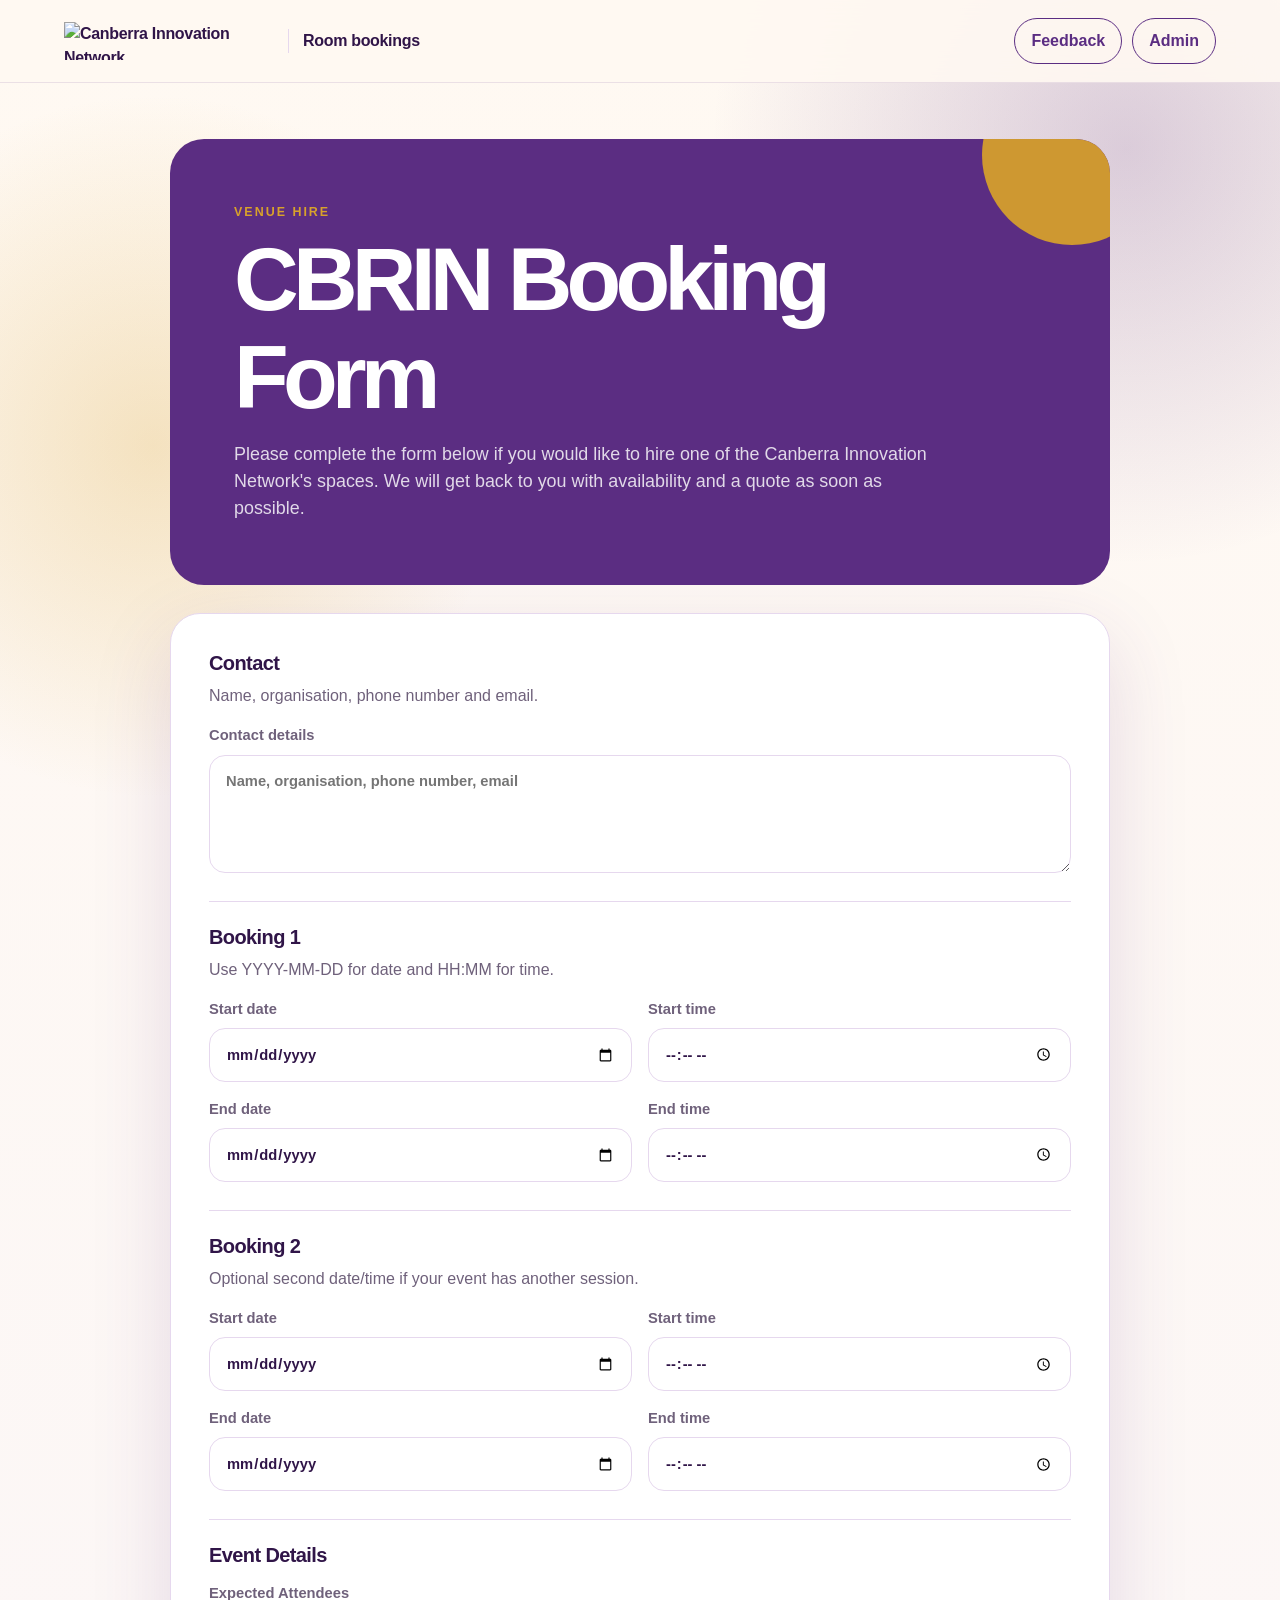
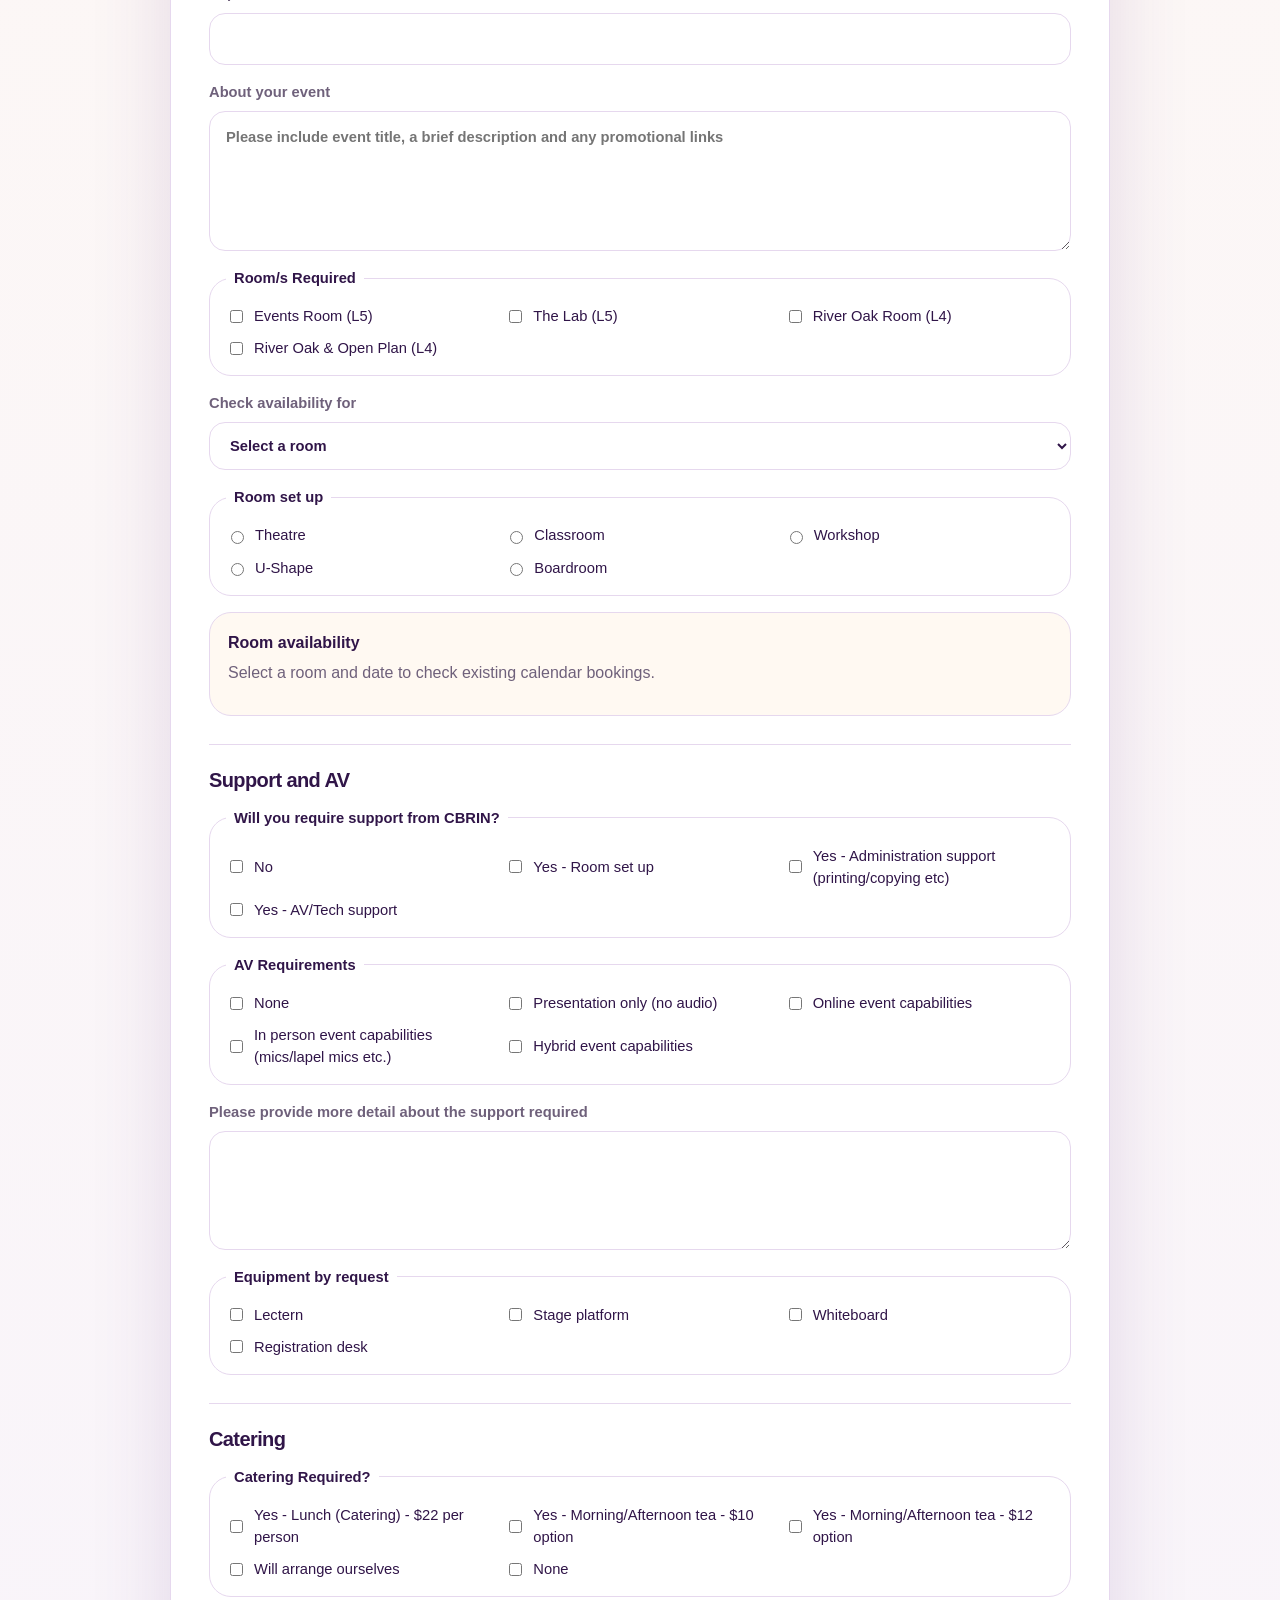
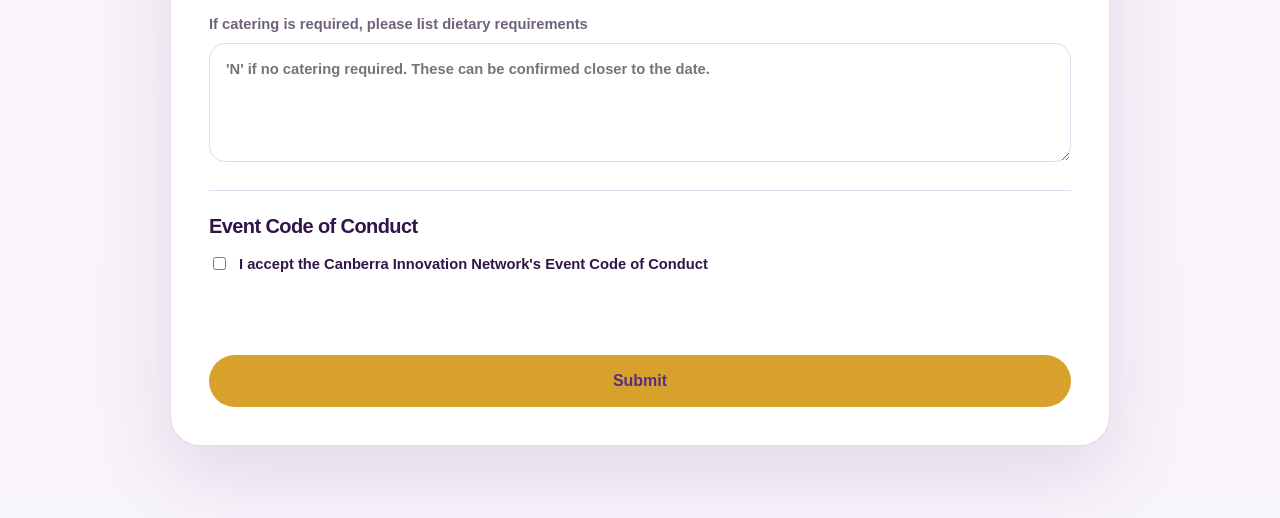
==== index.html @ 74690aa3 "Add GitHub Pages frontend" ====
<!doctype html>
<html lang="en">
<head>
  <meta charset="utf-8">
  <meta name="viewport" content="width=device-width, initial-scale=1">
  <title>CBRIN Booking Form</title>
  <link rel="stylesheet" href="styles.css">
</head>
<body>
  <header class="site-header">
    <a class="brand" href="https://cbrin.com.au/" aria-label="Canberra Innovation Network">
      <img src="https://website-cbrin.s3.ap-southeast-2.amazonaws.com/public/cbrin-logo.svg" alt="Canberra Innovation Network">
      <span>Room bookings</span>
    </a>
    <nav class="header-nav">
      <a class="header-link" href="feedback.html">Feedback</a>
      <a class="header-link" href="admin.html">Admin</a>
    </nav>
  </header>

  <main class="page-shell">
    <section class="hero">
      <p class="eyebrow">Venue Hire</p>
      <h1>CBRIN Booking Form</h1>
      <p>Please complete the form below if you would like to hire one of the Canberra Innovation Network's spaces. We will get back to you with availability and a quote as soon as possible.</p>
    </section>

    <section class="card">
      <form id="bookingForm" class="booking-form">
        <div class="form-section">
          <h2>Contact</h2>
          <p class="form-help">Name, organisation, phone number and email.</p>
          <label>
            Contact details
            <textarea name="contact" rows="4" required placeholder="Name, organisation, phone number, email"></textarea>
          </label>
        </div>

        <div class="form-section">
          <h2>Booking 1</h2>
          <p class="form-help">Use YYYY-MM-DD for date and HH:MM for time.</p>
          <div class="field-grid">
            <label>
              Start date
              <input name="eventDate" id="eventDate" type="date" required>
            </label>
            <label>
              Start time
              <input name="startTime" id="startTime" type="time" required>
            </label>
            <label>
              End date
              <input name="booking1EndDate" type="date" required>
            </label>
            <label>
              End time
              <input name="endTime" id="endTime" type="time" required>
            </label>
          </div>
        </div>

        <div class="form-section">
          <h2>Booking 2</h2>
          <p class="form-help">Optional second date/time if your event has another session.</p>
          <div class="field-grid">
            <label>
              Start date
              <input name="booking2Date" type="date">
            </label>
            <label>
              Start time
              <input name="booking2StartTime" type="time">
            </label>
            <label>
              End date
              <input name="booking2EndDate" type="date">
            </label>
            <label>
              End time
              <input name="booking2EndTime" type="time">
            </label>
          </div>
        </div>

        <div class="form-section">
          <h2>Event Details</h2>
          <label>
            Expected Attendees
            <input name="attendees" type="number" min="1" required>
          </label>
          <label>
            About your event
            <textarea name="eventDescription" rows="5" required placeholder="Please include event title, a brief description and any promotional links"></textarea>
          </label>

          <fieldset>
            <legend>Room/s Required</legend>
            <div class="checkbox-grid">
              <label><input type="checkbox" name="roomsRequired" value="Events Room (L5)"> Events Room (L5)</label>
              <label><input type="checkbox" name="roomsRequired" value="The Lab (L5)"> The Lab (L5)</label>
              <label><input type="checkbox" name="roomsRequired" value="River Oak Room (L4)"> River Oak Room (L4)</label>
              <label><input type="checkbox" name="roomsRequired" value="River Oak & Open Plan (L4)"> River Oak &amp; Open Plan (L4)</label>
            </div>
          </fieldset>

          <label>
            Check availability for
            <select name="room" id="room" required>
              <option value="">Select a room</option>
              <option>Events Room (L5)</option>
              <option>The Lab (L5)</option>
              <option>River Oak Room (L4)</option>
              <option>River Oak & Open Plan (L4)</option>
            </select>
          </label>

          <fieldset>
            <legend>Room set up</legend>
            <div class="checkbox-grid">
              <label><input type="radio" name="layout" value="Theatre" required> Theatre</label>
              <label><input type="radio" name="layout" value="Classroom"> Classroom</label>
              <label><input type="radio" name="layout" value="Workshop"> Workshop</label>
              <label><input type="radio" name="layout" value="U-Shape"> U-Shape</label>
              <label><input type="radio" name="layout" value="Boardroom"> Boardroom</label>
            </div>
          </fieldset>

          <div class="availability-panel" id="availabilityPanel">
            <div>
              <h3>Room availability</h3>
              <p id="availabilitySummary">Select a room and date to check existing calendar bookings.</p>
            </div>
            <ul id="availabilityList"></ul>
          </div>
        </div>

        <div class="form-section">
          <h2>Support and AV</h2>
          <fieldset>
            <legend>Will you require support from CBRIN?</legend>
            <div class="checkbox-grid">
              <label><input type="checkbox" name="supportRequired" value="No"> No</label>
              <label><input type="checkbox" name="supportRequired" value="Yes - Room set up"> Yes - Room set up</label>
              <label><input type="checkbox" name="supportRequired" value="Yes - Administration support (printing/copying etc)"> Yes - Administration support (printing/copying etc)</label>
              <label><input type="checkbox" name="supportRequired" value="Yes - AV/Tech support"> Yes - AV/Tech support</label>
            </div>
          </fieldset>

          <fieldset>
            <legend>AV Requirements</legend>
            <div class="checkbox-grid">
              <label><input type="checkbox" name="avRequirements" value="None"> None</label>
              <label><input type="checkbox" name="avRequirements" value="Presentation only (no audio)"> Presentation only (no audio)</label>
              <label><input type="checkbox" name="avRequirements" value="Online event capabilities"> Online event capabilities</label>
              <label><input type="checkbox" name="avRequirements" value="In person event capabilities (mics/lapel mics etc.)"> In person event capabilities (mics/lapel mics etc.)</label>
              <label><input type="checkbox" name="avRequirements" value="Hybrid event capabilities"> Hybrid event capabilities</label>
            </div>
          </fieldset>

          <label>
            Please provide more detail about the support required
            <textarea name="supportDetails" rows="4"></textarea>
          </label>

          <fieldset>
            <legend>Equipment by request</legend>
            <div class="checkbox-grid">
              <label><input type="checkbox" name="equipmentByRequest" value="Lectern"> Lectern</label>
              <label><input type="checkbox" name="equipmentByRequest" value="Stage platform"> Stage platform</label>
              <label><input type="checkbox" name="equipmentByRequest" value="Whiteboard"> Whiteboard</label>
              <label><input type="checkbox" name="equipmentByRequest" value="Registration desk"> Registration desk</label>
            </div>
          </fieldset>
        </div>

        <div class="form-section">
          <h2>Catering</h2>
          <fieldset>
            <legend>Catering Required?</legend>
            <div class="checkbox-grid">
              <label><input type="checkbox" name="cateringRequired" value="Yes - Lunch (Catering) - $22 per person"> Yes - Lunch (Catering) - $22 per person</label>
              <label><input type="checkbox" name="cateringRequired" value="Yes - Morning/Afternoon tea - $10 option"> Yes - Morning/Afternoon tea - $10 option</label>
              <label><input type="checkbox" name="cateringRequired" value="Yes - Morning/Afternoon tea - $12 option"> Yes - Morning/Afternoon tea - $12 option</label>
              <label><input type="checkbox" name="cateringRequired" value="Will arrange ourselves"> Will arrange ourselves</label>
              <label><input type="checkbox" name="cateringRequired" value="None"> None</label>
            </div>
          </fieldset>

          <label>
            If catering is required, please list dietary requirements
            <textarea name="dietaryRequirements" rows="4" required placeholder="'N' if no catering required. These can be confirmed closer to the date."></textarea>
          </label>
        </div>

        <div class="form-section">
          <h2>Event Code of Conduct</h2>
          <label class="inline-check">
            <input type="checkbox" name="codeOfConductAccepted" value="Yes" required>
            I accept the Canberra Innovation Network's Event Code of Conduct
          </label>
        </div>

        <div id="formMessage" class="message" role="status" aria-live="polite"></div>
        <button type="submit" class="button">Submit</button>
      </form>
    </section>
  </main>

  <script src="booking.js"></script>
</body>
</html>
---- styles.css ----
:root {
  --bg: #f8f4fb;
  --card: #ffffff;
  --cream: #fff9f2;
  --text: #301548;
  --muted: #6f617b;
  --line: #e6d8ee;
  --primary: #5b2d82;
  --primary-dark: #3b185c;
  --accent: #d8a12b;
  --accent-dark: #b98212;
  --danger: #c4362e;
  --danger-dark: #9f2923;
  --success: #146c43;
  --warning: #9a6700;
  --shadow: 0 26px 80px rgba(91, 45, 130, 0.15);
}

* {
  box-sizing: border-box;
}

body {
  margin: 0;
  background:
    radial-gradient(circle at 12% 12%, rgba(216, 161, 43, 0.26), transparent 22rem),
    radial-gradient(circle at 88% 4%, rgba(91, 45, 130, 0.22), transparent 26rem),
    linear-gradient(180deg, var(--cream), var(--bg));
  color: var(--text);
  font-family: Inter, Arial, Helvetica, sans-serif;
  line-height: 1.5;
}

button,
input,
select,
textarea {
  font: inherit;
}

.site-header {
  align-items: center;
  background: rgba(255, 249, 242, 0.9);
  border-bottom: 1px solid rgba(91, 45, 130, 0.12);
  display: flex;
  justify-content: space-between;
  padding: 18px clamp(20px, 5vw, 64px);
  position: sticky;
  top: 0;
  z-index: 10;
  backdrop-filter: blur(18px);
}

.brand {
  align-items: center;
  color: var(--text);
  display: inline-flex;
  font-weight: 800;
  gap: 14px;
  letter-spacing: -0.02em;
  text-decoration: none;
}

.brand img {
  display: block;
  height: 38px;
  max-width: 210px;
  object-fit: contain;
}

.brand span {
  border-left: 1px solid var(--line);
  padding-left: 14px;
}

.header-nav,
.header-actions {
  display: flex;
  flex-wrap: wrap;
  gap: 10px;
}

.header-link {
  border: 1px solid var(--primary);
  border-radius: 999px;
  color: var(--primary);
  font-weight: 800;
  padding: 10px 16px;
  text-decoration: none;
}

.page-shell {
  margin: 0 auto;
  max-width: 980px;
  padding: 56px 20px 72px;
}

.page-shell--wide {
  max-width: 1180px;
}

.hero {
  background: var(--primary);
  border-radius: 34px;
  color: #fff;
  margin-bottom: 28px;
  max-width: 100%;
  overflow: hidden;
  padding: clamp(32px, 6vw, 64px);
  position: relative;
}

.hero::after {
  background: var(--accent);
  border-radius: 999px;
  content: "";
  height: 180px;
  opacity: 0.92;
  position: absolute;
  right: -52px;
  top: -74px;
  width: 180px;
}

.hero > * {
  position: relative;
  z-index: 1;
}

.hero--compact {
  margin-bottom: 18px;
  padding: 38px;
}

.eyebrow {
  color: var(--accent);
  font-size: 0.78rem;
  font-weight: 700;
  letter-spacing: 0.16em;
  margin: 0 0 8px;
  text-transform: uppercase;
}

h1,
h2 {
  line-height: 1.1;
  margin: 0;
}

h1 {
  font-size: clamp(2.25rem, 7vw, 5.6rem);
  letter-spacing: -0.065em;
  max-width: 780px;
}

h2 {
  font-size: 1.25rem;
  letter-spacing: -0.03em;
}

h3 {
  font-size: 1rem;
  margin: 0;
}

.hero p:not(.eyebrow) {
  color: rgba(255, 255, 255, 0.82);
  font-size: 1.12rem;
  margin: 14px 0 0;
  max-width: 700px;
  position: relative;
  z-index: 1;
}

.card,
.booking-card,
.admin-toolbar {
  background: var(--card);
  border: 1px solid var(--line);
  border-radius: 30px;
  box-shadow: var(--shadow);
}

.card {
  padding: clamp(22px, 4vw, 38px);
}

.booking-form {
  display: grid;
  gap: 28px;
}

.form-section {
  border-top: 1px solid var(--line);
  display: grid;
  gap: 16px;
  padding-top: 24px;
}

.form-section:first-child {
  border-top: 0;
  padding-top: 0;
}

.form-help {
  color: var(--muted);
  margin: -6px 0 0;
}

.field-grid {
  display: grid;
  gap: 16px;
  grid-template-columns: repeat(2, minmax(0, 1fr));
}

label,
fieldset {
  color: var(--muted);
  display: grid;
  font-size: 0.92rem;
  font-weight: 700;
  gap: 8px;
}

fieldset {
  border: 1px solid var(--line);
  border-radius: 22px;
  margin: 0;
  padding: 16px;
}

legend {
  color: var(--text);
  padding: 0 8px;
}

input,
select,
textarea {
  background: #fff;
  border: 1px solid var(--line);
  border-radius: 16px;
  color: var(--text);
  padding: 14px 16px;
  width: 100%;
}

textarea {
  resize: vertical;
}

input:focus,
select:focus,
textarea:focus {
  border-color: var(--accent-dark);
  box-shadow: 0 0 0 4px rgba(216, 161, 43, 0.2);
  outline: none;
}

.checkbox-grid {
  display: grid;
  gap: 10px;
  grid-template-columns: repeat(3, minmax(0, 1fr));
}

.checkbox-grid label {
  align-items: center;
  color: var(--text);
  display: flex;
  font-weight: 400;
  gap: 8px;
}

.checkbox-grid input {
  width: auto;
}

.inline-check {
  align-items: center;
  color: var(--text);
  display: flex;
  font-weight: 700;
  gap: 10px;
}

.inline-check input {
  width: auto;
}

.availability-panel {
  background: var(--cream);
  border: 1px solid var(--line);
  border-radius: 22px;
  display: grid;
  gap: 12px;
  padding: 18px;
}

.availability-panel p {
  color: var(--muted);
  margin: 6px 0 0;
}

.availability-panel ul {
  display: grid;
  gap: 8px;
  list-style: none;
  margin: 0;
  padding: 0;
}

.availability-panel li {
  background: #fff;
  border: 1px solid var(--line);
  border-radius: 14px;
  color: var(--text);
  padding: 10px 12px;
}

.availability-panel li.availability-conflict {
  background: #fdecec;
  border-color: rgba(196, 54, 46, 0.32);
  color: var(--danger);
  font-weight: 800;
}

.button {
  align-items: center;
  background: var(--accent);
  border: 0;
  border-radius: 999px;
  color: var(--primary);
  cursor: pointer;
  display: inline-flex;
  font-weight: 900;
  justify-content: center;
  padding: 14px 22px;
  text-decoration: none;
  transition: background 0.2s ease, box-shadow 0.2s ease, transform 0.2s ease;
}

.button:hover {
  background: var(--accent-dark);
  box-shadow: 0 14px 28px rgba(91, 45, 130, 0.16);
  transform: translateY(-1px);
}

.button--secondary {
  background: var(--primary);
  color: #fff;
}

.button--secondary:hover {
  background: var(--primary-dark);
}

.button--danger {
  background: var(--danger);
}

.button--danger:hover {
  background: var(--danger-dark);
}

.message {
  border-radius: 14px;
  color: var(--muted);
  min-height: 24px;
  padding: 0;
}

.message:not(:empty) {
  background: #edf4d8;
  padding: 12px 14px;
}

.message--success:not(:empty) {
  background: #e9f7ef;
  color: var(--success);
}

.message--error:not(:empty) {
  background: #fdecec;
  color: var(--danger);
}

.admin-login {
  align-items: end;
  display: grid;
  gap: 16px;
  grid-template-columns: 1fr auto;
  margin-bottom: 16px;
}

.hint {
  color: var(--muted);
  grid-column: 1 / -1;
  margin: 0;
}

.admin-toolbar {
  align-items: end;
  box-shadow: none;
  display: flex;
  gap: 16px;
  justify-content: space-between;
  margin: 0 0 16px;
  padding: 16px;
}

.booking-list {
  display: grid;
  gap: 18px;
}

.booking-card {
  padding: 22px;
}

.booking-card__header,
.booking-card__actions {
  align-items: center;
  display: flex;
  gap: 12px;
  justify-content: space-between;
}

.booking-card__header {
  margin-bottom: 18px;
}

.booking-summary,
.calendar-status,
.empty-state {
  color: var(--muted);
  margin: 8px 0 0;
}

.status-pill {
  border-radius: 999px;
  display: inline-block;
  font-size: 0.76rem;
  font-weight: 700;
  margin-bottom: 8px;
  padding: 4px 10px;
  text-transform: uppercase;
}

.status-pill--pending {
  background: #fff4d6;
  color: var(--warning);
}

.status-pill--approved {
  background: #edf4d8;
  color: var(--success);
}

.status-pill--rejected {
  background: #fdecec;
  color: var(--danger);
}

.details-grid {
  display: grid;
  gap: 8px 16px;
  grid-template-columns: minmax(140px, 0.35fr) 1fr;
  margin: 0 0 18px;
}

.details-grid dt {
  color: var(--muted);
  font-weight: 700;
}

.details-grid dd {
  margin: 0;
}

.print-page {
  background: #fff;
}

.run-sheet {
  margin: 0 auto;
  max-width: 900px;
  padding: 36px 20px;
}

.run-sheet__header {
  align-items: center;
  display: flex;
  justify-content: space-between;
  margin-bottom: 24px;
}

.run-sheet table {
  border-collapse: collapse;
  width: 100%;
}

.run-sheet th,
.run-sheet td {
  border: 1px solid var(--line);
  padding: 12px;
  text-align: left;
  vertical-align: top;
}

.run-sheet th {
  background: var(--cream);
  width: 220px;
}

@media (max-width: 760px) {
  .site-header {
    align-items: flex-start;
    flex-direction: column;
    gap: 14px;
  }

  .brand {
    align-items: flex-start;
    flex-direction: column;
  }

  .brand span {
    border-left: 0;
    border-top: 1px solid var(--line);
    padding-left: 0;
    padding-top: 10px;
  }

  .field-grid,
  .checkbox-grid,
  .admin-login {
    grid-template-columns: 1fr;
  }

  .admin-toolbar,
  .booking-card__header,
  .booking-card__actions,
  .run-sheet__header {
    align-items: stretch;
    flex-direction: column;
  }

  .details-grid {
    grid-template-columns: 1fr;
  }
}

@media print {
  body {
    background: #fff;
  }

  .hide-print {
    display: none;
  }

  .run-sheet {
    padding: 0;
  }
}
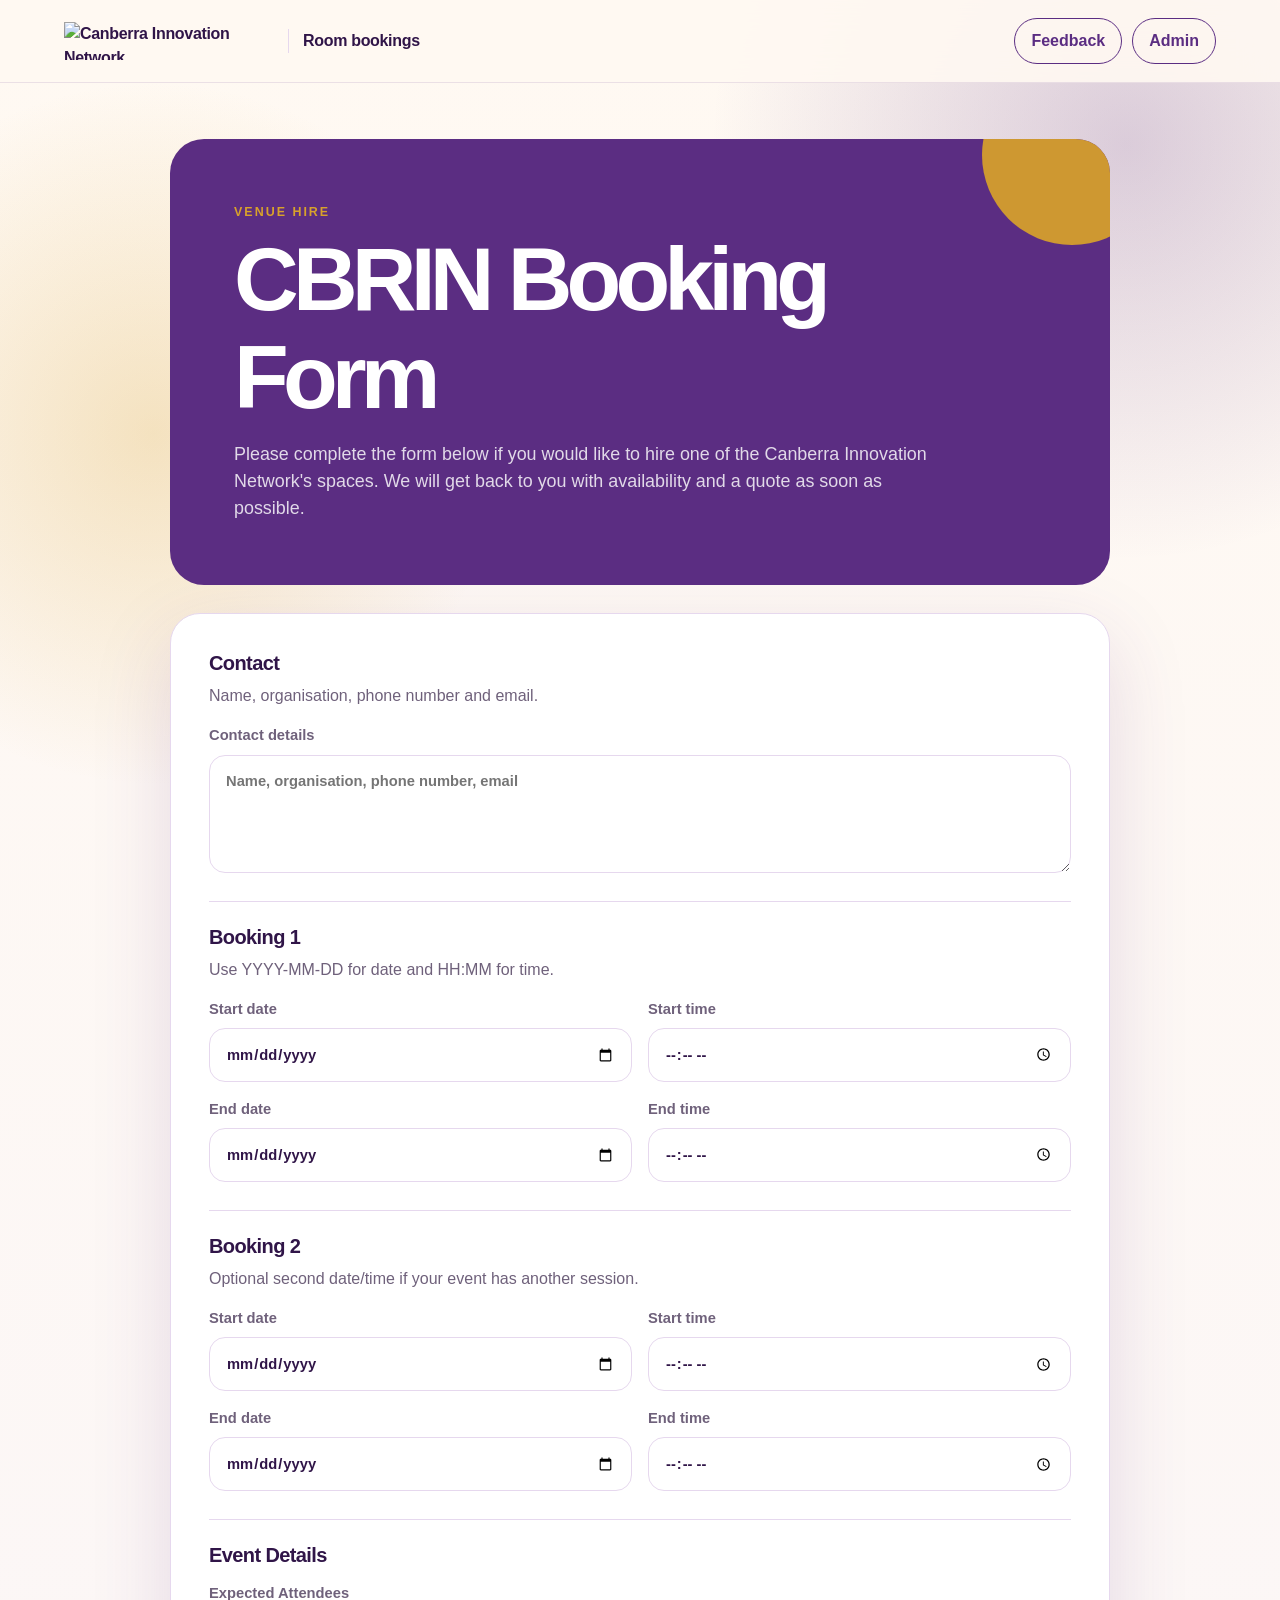
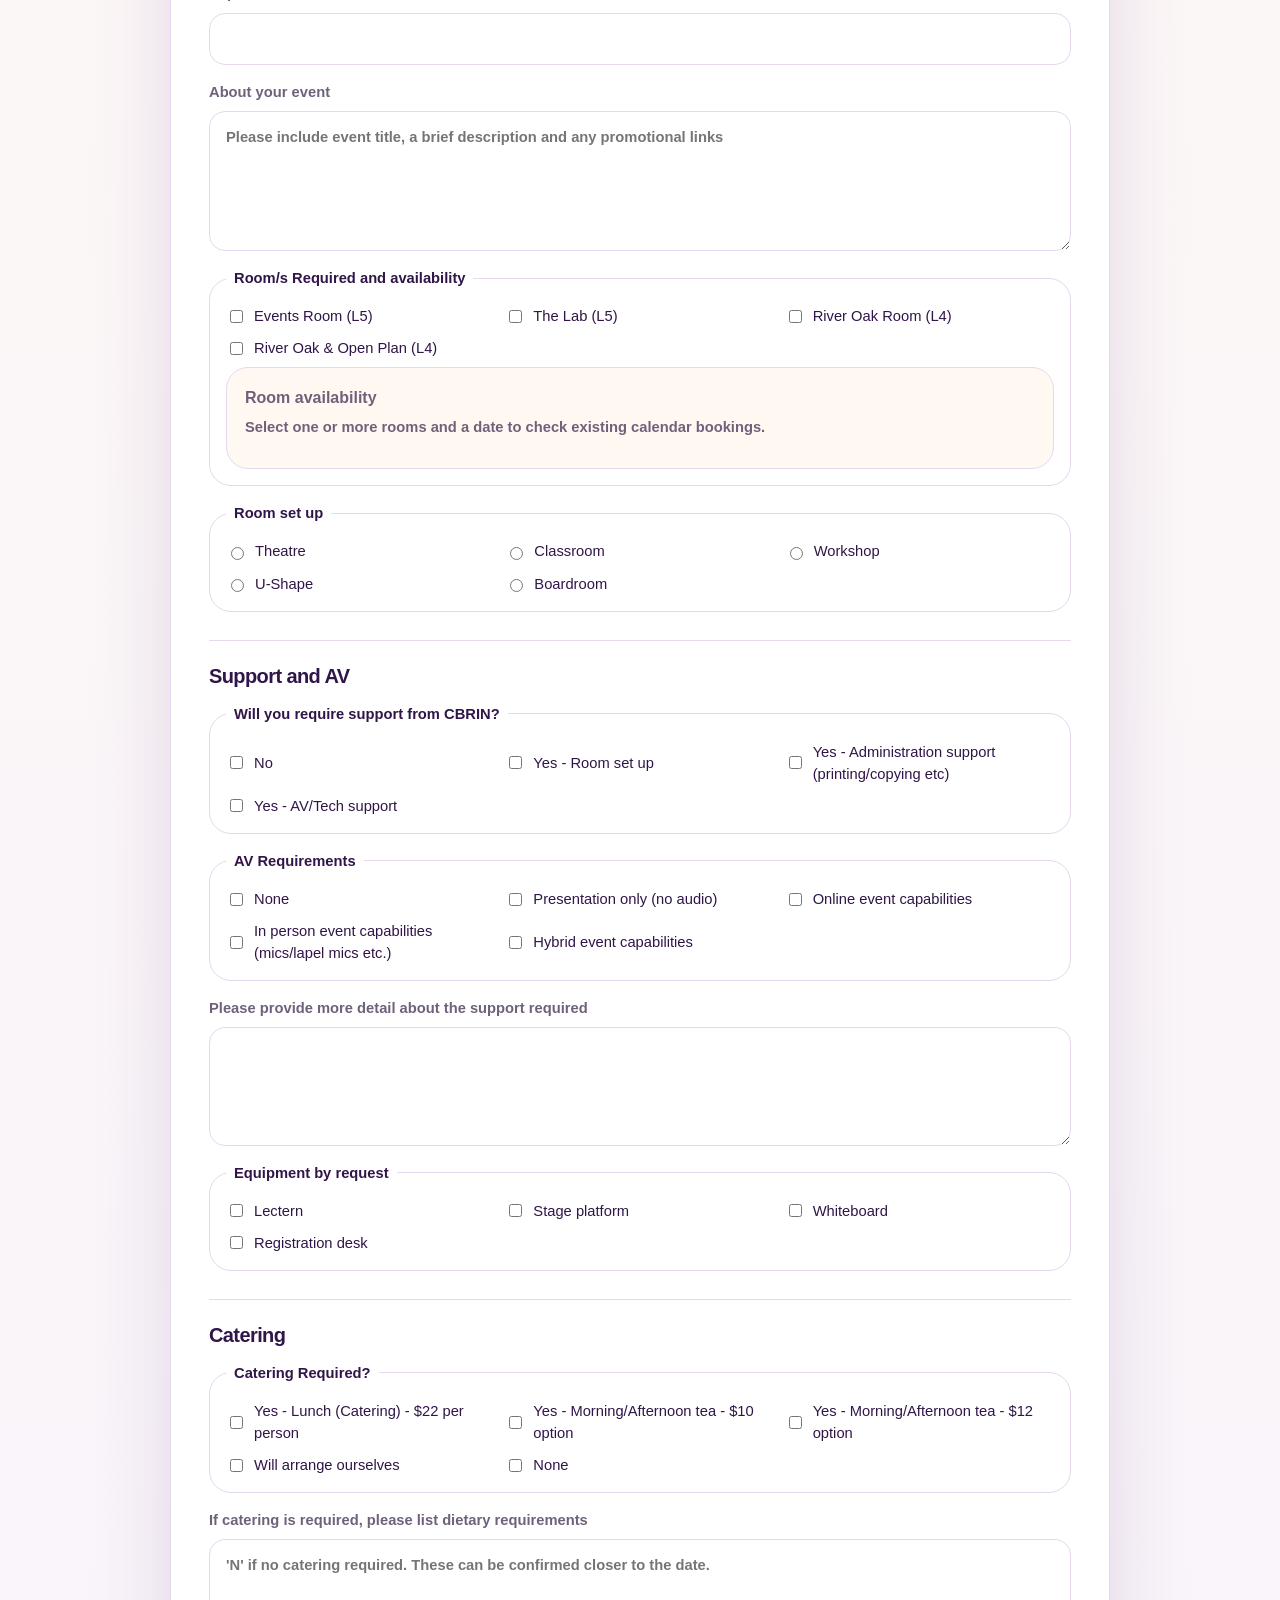
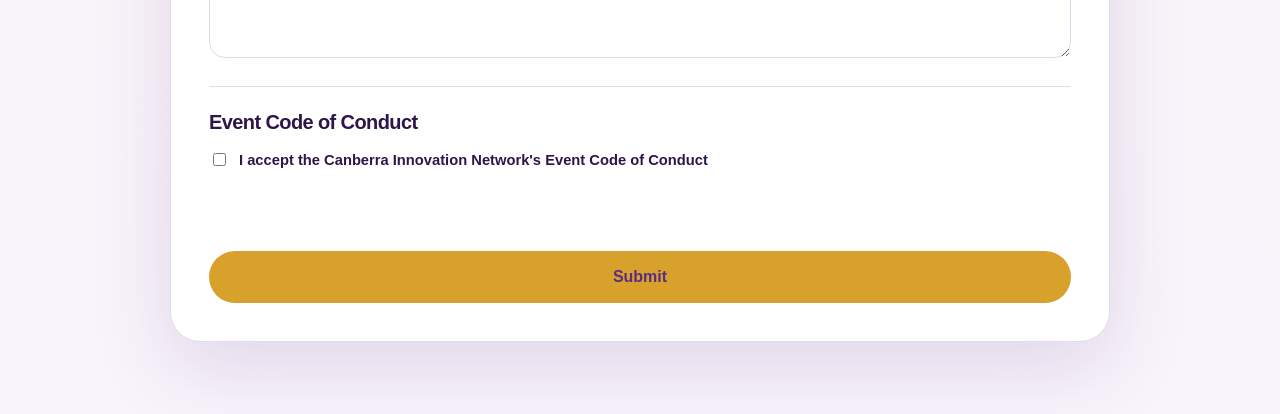
==== commit efafd647: "Update room availability selection and calendar mapping" ====
--- a/index.html
+++ b/index.html
@@ -94,25 +94,21 @@
           </label>
 
           <fieldset>
-            <legend>Room/s Required</legend>
+            <legend>Room/s Required and availability</legend>
             <div class="checkbox-grid">
               <label><input type="checkbox" name="roomsRequired" value="Events Room (L5)"> Events Room (L5)</label>
               <label><input type="checkbox" name="roomsRequired" value="The Lab (L5)"> The Lab (L5)</label>
               <label><input type="checkbox" name="roomsRequired" value="River Oak Room (L4)"> River Oak Room (L4)</label>
               <label><input type="checkbox" name="roomsRequired" value="River Oak & Open Plan (L4)"> River Oak &amp; Open Plan (L4)</label>
             </div>
-          </fieldset>
-
-          <label>
-            Check availability for
-            <select name="room" id="room" required>
-              <option value="">Select a room</option>
-              <option>Events Room (L5)</option>
-              <option>The Lab (L5)</option>
-              <option>River Oak Room (L4)</option>
-              <option>River Oak & Open Plan (L4)</option>
-            </select>
-          </label>
+            <div class="availability-panel" id="availabilityPanel">
+              <div>
+                <h3>Room availability</h3>
+                <p id="availabilitySummary">Select one or more rooms and a date to check existing calendar bookings.</p>
+              </div>
+              <ul id="availabilityList"></ul>
+            </div>
+          </fieldset>
 
           <fieldset>
             <legend>Room set up</legend>
@@ -125,13 +121,6 @@
             </div>
           </fieldset>
 
-          <div class="availability-panel" id="availabilityPanel">
-            <div>
-              <h3>Room availability</h3>
-              <p id="availabilitySummary">Select a room and date to check existing calendar bookings.</p>
-            </div>
-            <ul id="availabilityList"></ul>
-          </div>
         </div>
 
         <div class="form-section">
